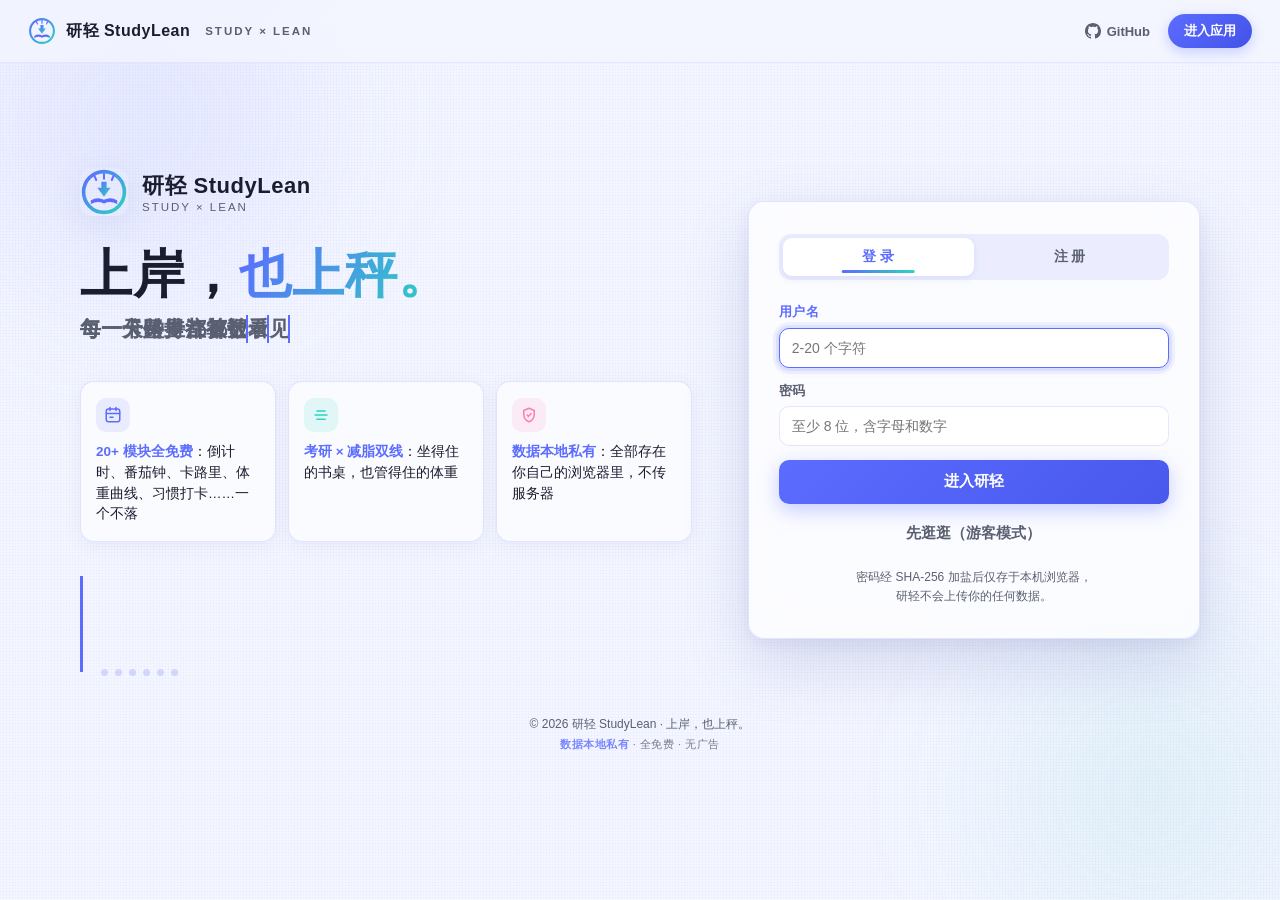
==== index.html @ 0a4b9fe9 "feat: 研轻 StudyLean v2.0.0 — 考研×减脂双线自律网页 24 个功能模块 · 零依赖纯静态 · 数据本地私有  - 核心框架：store/core/app/auth（状态总线+" ====
<!DOCTYPE html>
<html lang="zh-CN">
<head>
<meta charset="UTF-8">
<meta name="viewport" content="width=device-width, initial-scale=1.0">
<title>研轻 StudyLean — 上岸，也上秤。</title>
<meta name="description" content="考研×减脂双线自律管理：倒计时、番茄钟、卡路里、体重曲线，20+ 模块全免费，数据本地私有。">
<link rel="icon" type="image/svg+xml" href="assets/img/favicon.svg">
<script src="assets/js/store.js"></script>
<script src="assets/js/auth.js"></script>
<style>
/* ================= 研轻入口页（独享样式，不进共享 css） ================= */
:root {
  --accent: #5B6CFF;
  --accent-deep: #4353E8;
  --accent-soft: rgba(91, 108, 255, .10);
  --mint: #2DD4BF;
  --pink: #FF7AB6;
  --fg: #1A1D2E;
  --fg-muted: #5A6072;
  --bg: #F5F7FF;
  --card: rgba(255, 255, 255, .72);
  --border: rgba(91, 108, 255, .16);
  --shadow-1: 0 8px 32px rgba(74, 85, 162, .10);
  --shadow-2: 0 16px 48px rgba(74, 85, 162, .16);
  --radius: 16px;
  --tr: 0.25s ease;
}

/* 装饰动画总开关：用户偏好减少动效时全部关闭 */
@media (prefers-reduced-motion: reduce) {
  *, *::before, *::after {
    animation-duration: .01ms !important;
    animation-iteration-count: 1 !important;
    transition-duration: .01ms !important;
    scroll-behavior: auto !important;
  }
}

* { margin: 0; padding: 0; box-sizing: border-box; }

html, body { height: 100%; }

body {
  font-family: -apple-system, BlinkMacSystemFont, "Segoe UI", "PingFang SC",
    "Hiragino Sans GB", "Microsoft YaHei", "Noto Sans SC", sans-serif;
  color: var(--fg);
  background-color: var(--bg);
  position: relative;
  overflow-x: hidden;
  min-height: 100vh;
  display: flex;
  flex-direction: column;
  align-items: center;
  justify-content: center;
  padding: 76px 24px 56px;
}

/* ---- 背景层 1：等距圆点阵 SVG pattern（dot 0.5px / 间距 28px / #5B6CFF 6%）---- */
.bg-dots {
  position: fixed; inset: 0; z-index: 0; pointer-events: none;
  background-image: url("data:image/svg+xml,%3Csvg xmlns='http://www.w3.org/2000/svg' width='28' height='28'%3E%3Ccircle cx='14' cy='14' r='0.5' fill='%235B6CFF' fill-opacity='0.06'/%3E%3C/svg%3E");
  animation: dots-breathe 14s ease-in-out infinite;
}
/* 点阵极缓慢透明度呼吸 */
@keyframes dots-breathe {
  0%, 100% { opacity: 1; }
  50%      { opacity: .45; }
}

/* ---- 背景层 2：3px 细网格（透明度 3%）---- */
.bg-grid {
  position: fixed; inset: 0; z-index: 0; pointer-events: none;
  background-image:
    linear-gradient(rgba(91,108,255,.03) 1px, transparent 1px),
    linear-gradient(90deg, rgba(91,108,255,.03) 1px, transparent 1px);
  background-size: 3px 3px;
}

/* ---- 背景层 3：两个大圆渐变光斑（blur 60px）---- */
.bg-blob { position: fixed; border-radius: 50%; z-index: 0; pointer-events: none; filter: blur(60px); }
.bg-blob--a {
  width: 520px; height: 520px; top: -140px; left: -120px;
  background: radial-gradient(circle, rgba(91,108,255,.12), transparent 70%);
  animation: drift-a 60s ease-in-out infinite;
}
.bg-blob--b {
  width: 460px; height: 460px; bottom: -120px; right: -100px;
  background: radial-gradient(circle, rgba(20,184,166,.10), transparent 70%);
  animation: drift-b 60s ease-in-out infinite;
}
/* 微动晕 60s */
@keyframes drift-a {
  0%, 100% { transform: translate(0, 0) scale(1); }
  33%      { transform: translate(60px, 40px) scale(1.08); }
  66%      { transform: translate(20px, 80px) scale(.95); }
}
@keyframes drift-b {
  0%, 100% { transform: translate(0, 0) scale(1); }
  33%      { transform: translate(-50px, -30px) scale(1.06); }
  66%      { transform: translate(-20px, -70px) scale(.94); }
}

/* ================= 顶部导航条 ================= */
.topbar {
  position: fixed; top: 0; left: 0; right: 0; z-index: 10;
  display: flex; align-items: center; justify-content: space-between;
  padding: 14px 28px;
  background: rgba(245, 247, 255, .68);
  -webkit-backdrop-filter: blur(14px); backdrop-filter: blur(14px);
  border-bottom: 1px solid rgba(91, 108, 255, .10);
  animation: rise .6s ease both;
}
.topbar__brand { display: flex; align-items: center; gap: 10px; font-size: 16px; font-weight: 800; letter-spacing: .5px; text-decoration: none; color: var(--fg); }
.topbar__brand img { width: 28px; height: 28px; border-radius: 8px; }
.topbar__brand small { font-size: 11.5px; font-weight: 600; color: var(--fg-muted); letter-spacing: 2px; }
.topbar__actions { display: flex; align-items: center; gap: 18px; }
.topbar__link {
  display: inline-flex; align-items: center; gap: 6px;
  font-size: 13px; font-weight: 600; color: var(--fg-muted);
  text-decoration: none; transition: color var(--tr);
}
.topbar__link:hover { color: var(--fg); }
.topbar__link svg { width: 16px; height: 16px; fill: currentColor; }
.topbar__cta {
  display: inline-flex; align-items: center; height: 34px; padding: 0 16px;
  border-radius: 999px; border: 0; cursor: pointer; text-decoration: none;
  font: inherit; font-size: 13px; font-weight: 700; color: #fff;
  background: linear-gradient(135deg, var(--accent), var(--accent-deep));
  box-shadow: 0 4px 14px rgba(91, 108, 255, .30);
  transition: transform var(--tr), box-shadow var(--tr);
}
.topbar__cta:hover { transform: translateY(-1px); box-shadow: 0 7px 18px rgba(91, 108, 255, .38); }

/* ================= 主布局 ================= */
.stage {
  position: relative; z-index: 1;
  display: grid;
  grid-template-columns: minmax(0, 1.15fr) minmax(0, .85fr);
  gap: 56px;
  align-items: center;
  width: 100%; max-width: 1120px;
}

/* ================= 左侧 hero ================= */
.hero { animation: rise .7s ease both; }
@keyframes rise { from { opacity: 0; transform: translateY(18px); } to { opacity: 1; transform: none; } }

.hero__brand { display: flex; align-items: center; gap: 14px; margin-bottom: 28px; }
.hero__brand img {
  width: 48px; height: 48px; border-radius: 12px; box-shadow: var(--shadow-1);
  animation: logo-float 3.6s ease-in-out infinite;
}
/* logo 悬浮微动：缓慢上下 3px */
@keyframes logo-float {
  0%, 100% { transform: translateY(0); }
  50%      { transform: translateY(-3px); }
}
.hero__brand-name { font-size: 22px; font-weight: 800; letter-spacing: .5px; }
.hero__brand-name small { display: block; font-size: 11.5px; font-weight: 500; color: var(--fg-muted); letter-spacing: 2px; }

.hero__slogan {
  font-size: clamp(34px, 5vw, 52px);
  font-weight: 900;
  line-height: 1.18;
  letter-spacing: 1px;
  margin-bottom: 10px;
}
.hero__slogan .u {
  background: linear-gradient(120deg, var(--accent), var(--mint));
  -webkit-background-clip: text; background-clip: text;
  -webkit-text-fill-color: transparent; color: transparent;
}

/* 打字机金句：纯 CSS steps 方案，--char-count 变量 */
.typeline {
  height: 1.7em; font-size: clamp(17px, 2.2vw, 21px);
  color: var(--fg-muted); font-weight: 600;
  margin-bottom: 30px;
}
/* 三条金句 grid 叠放于同一格：绝对定位会随内容宽度抖动，grid 堆叠更稳 */
.typeline__viewport { display: grid; }
.typeline__item {
  grid-area: 1 / 1;
  justify-self: start;
  white-space: nowrap;
  overflow: hidden;
  width: 0;
  border-right: 2px solid var(--accent);
  animation:
    line-cycle 27s linear infinite,
    type calc(var(--char-count) * .16s) steps(var(--char-count), end) forwards,
    blink .8s step-end infinite;
  animation-delay: var(--delay), var(--delay), var(--delay);
}
@keyframes type { to { width: calc(var(--char-count) * 1em); } }
@keyframes blink { 50% { border-color: transparent; } }
/* 轮播：三条金句按 9s 周期错峰显隐（--delay 分别 0s/9s/18s，打字动画在显隐窗口内跑完） */
@keyframes line-cycle {
  /* 每条占 1/3 周期：0-1% 立现、0-60% 可见、64% 淡出、至下一条前隐藏 */
  0%      { opacity: 0; }
  1%      { opacity: 1; }
  60%     { opacity: 1; }
  64%,100%{ opacity: 0; }
}

/* 卖点：三张带内联 SVG 图标的横排卡片 */
.hero__points {
  list-style: none;
  display: grid; grid-template-columns: repeat(3, 1fr); gap: 12px;
  margin-bottom: 34px;
}
.hero__points li {
  display: flex; flex-direction: column; align-items: flex-start; gap: 10px;
  padding: 16px 15px;
  background: rgba(255, 255, 255, .62);
  -webkit-backdrop-filter: blur(10px); backdrop-filter: blur(10px);
  border: 1px solid var(--border);
  border-radius: 14px;
  box-shadow: 0 4px 18px rgba(74, 85, 162, .07);
  font-size: 13.5px; line-height: 1.55; color: var(--fg); font-weight: 500;
  transition: transform var(--tr), box-shadow var(--tr);
}
.hero__points li:hover { transform: translateY(-3px); box-shadow: 0 10px 26px rgba(74, 85, 162, .13); }
.hero__points .dot {
  display: inline-flex; align-items: center; justify-content: center;
  width: 34px; height: 34px; border-radius: 10px; flex: none;
  background: var(--accent-soft);
  color: var(--accent);
}
.hero__points .dot svg { width: 18px; height: 18px; stroke: currentColor; fill: none; stroke-width: 2; stroke-linecap: round; stroke-linejoin: round; }
.hero__points li:nth-child(2) .dot { color: var(--mint); background: rgba(45, 212, 191, .12); }
.hero__points li:nth-child(3) .dot { color: var(--pink); background: rgba(255, 122, 182, .12); }
.hero__points b { color: var(--accent); }

/* 证言轮播：6 条，纯 CSS 36s 交叉淡入 */
.testimonials {
  position: relative; height: 96px;
  border-left: 3px solid var(--accent);
  padding-left: 18px;
}
.testimonial {
  position: absolute; inset: 0; padding-left: 18px; margin-left: -21px;
  border-left: 3px solid transparent;
  display: flex; flex-direction: column; justify-content: center; gap: 8px;
  opacity: 0; pointer-events: none;
  animation: t-fade 36s linear infinite;
  animation-delay: calc(var(--i) * 6s);
}
.testimonial blockquote { font-size: 16px; font-weight: 600; line-height: 1.5; }
.testimonial cite { font-style: normal; font-size: 13px; color: var(--fg-muted); }
.testimonial cite b { color: var(--accent); font-weight: 700; }
@keyframes t-fade {
  0%, 12.5%  { opacity: 0; transform: translateY(6px); }
  4%, 12%    { opacity: 1; transform: none; }
  16.6%      { opacity: 0; transform: translateY(-6px); }
}

/* 证言底部指示点：随 --i 同步点亮 */
.testimonials__dots {
  position: absolute; left: 18px; bottom: -4px;
  display: flex; gap: 7px;
}
.testimonials__dots span {
  width: 7px; height: 7px; border-radius: 999px;
  background: rgba(91, 108, 255, .22);
  animation: dot-pulse 36s linear infinite;
  animation-delay: calc(var(--i) * 6s);
  transition: background var(--tr);
}
@keyframes dot-pulse {
  0%        { background: rgba(91, 108, 255, .22); width: 7px; }
  2%, 12%   { background: var(--accent); width: 18px; }
  16.6%,100%{ background: rgba(91, 108, 255, .22); width: 7px; }
}

/* ================= 右侧登录/注册卡片 ================= */
.panel { animation: rise .7s ease .12s both; }
.card {
  background: var(--card);
  -webkit-backdrop-filter: blur(18px); backdrop-filter: blur(18px);
  border: 1px solid var(--border);
  border-radius: var(--radius);
  /* 双层阴影：近处柔和扩散 + 远处大面积晕染 */
  box-shadow:
    0 4px 14px rgba(74, 85, 162, .08),
    0 24px 64px rgba(74, 85, 162, .18);
  padding: 32px 30px;
  position: relative;
}

/* Tab 切换：滑块下划线（用伪元素指示激活 Tab，纯 CSS 跟随 is-active） */
.card__tabs { position: relative; display: flex; background: var(--accent-soft); border-radius: 12px; padding: 4px; margin-bottom: 24px; }
.card__tab {
  position: relative;
  flex: 1; border: 0; background: transparent; cursor: pointer;
  height: 38px; border-radius: 9px;
  font: inherit; font-size: 14px; font-weight: 700; color: var(--fg-muted);
  transition: all var(--tr);
}
.card__tab.is-active { background: #fff; color: var(--accent); box-shadow: 0 2px 8px rgba(74,85,162,.12); }
/* 激活 Tab 底部滑动下划线：宽度随激活项位置过渡 */
.card__tab::after {
  content: ""; position: absolute; left: 50%; bottom: 3px;
  width: 0; height: 2.5px; border-radius: 999px;
  background: linear-gradient(90deg, var(--accent), var(--mint));
  transform: translateX(-50%);
  transition: width .3s cubic-bezier(.4, 0, .2, 1);
}
.card__tab.is-active::after { width: 38%; }

.field { margin-bottom: 14px; }
.field label {
  display: block; font-size: 13px; font-weight: 700; color: var(--fg-muted); margin-bottom: 6px;
  transition: color var(--tr), transform var(--tr);
  transform-origin: left center;
}
/* focus 浮动标签：标签微升 + 染主色（:focus-within，纯 CSS） */
.field:focus-within label { color: var(--accent); transform: translateY(-1px) scale(1.03); }
.field input {
  width: 100%; height: 40px;
  border: 1.5px solid var(--border); border-radius: 10px;
  background: rgba(255,255,255,.85);
  padding: 0 12px; font: inherit; font-size: 14px; color: var(--fg);
  outline: none; transition: border-color var(--tr), box-shadow var(--tr), background var(--tr);
}
/* focus 光晕增强：双层 ring + 微亮背景 */
.field input:focus {
  border-color: var(--accent);
  background: #fff;
  box-shadow:
    0 0 0 3px var(--accent-soft),
    0 0 0 6px rgba(91, 108, 255, .07),
    0 2px 10px rgba(91, 108, 255, .10);
}
.field--hidden { display: none; }

.btn {
  width: 100%; height: 44px; border: 0; border-radius: 10px; cursor: pointer;
  font: inherit; font-size: 15px; font-weight: 800;
  transition: transform var(--tr), box-shadow var(--tr), background var(--tr);
  display: inline-flex; align-items: center; justify-content: center; gap: 8px;
}
.btn:focus-visible { outline: 3px solid var(--accent-soft); outline-offset: 2px; }
.card__tab:focus-visible,
.topbar__link:focus-visible,
.topbar__cta:focus-visible {
  outline: 2px solid var(--accent); outline-offset: 2px; border-radius: 6px;
}
.btn--primary {
  color: #fff;
  background: linear-gradient(135deg, var(--accent), var(--accent-deep));
  background-size: 130% 130%;
  background-position: 0% 50%;
  box-shadow: 0 6px 20px rgba(91,108,255,.35);
}
/* hover 渐变位移 + 按下反馈 */
.btn--primary:hover {
  transform: translateY(-2px);
  background-position: 100% 50%;
  box-shadow: 0 10px 26px rgba(91,108,255,.42);
}
.btn--primary:active { transform: translateY(0) scale(.97); box-shadow: 0 3px 10px rgba(91,108,255,.30); transition-duration: .08s; }
.btn--ghost { background: transparent; color: var(--fg-muted); font-weight: 600; height: 40px; margin-top: 10px; }
.btn--ghost:hover { color: var(--accent); background: var(--accent-soft); }
.btn[disabled] { opacity: .6; cursor: not-allowed; transform: none !important; }

.card__tip { margin-top: 14px; font-size: 12px; color: var(--fg-muted); text-align: center; line-height: 1.6; }

/* ================= 页脚 ================= */
.footer {
  position: relative; z-index: 1;
  margin-top: 44px;
  display: flex; flex-direction: column; align-items: center; gap: 4px;
  font-size: 12px; color: var(--fg-muted); text-align: center;
  animation: rise .7s ease .2s both;
}
.footer__privacy { font-size: 11px; letter-spacing: .5px; opacity: .8; }
.footer__privacy b { color: var(--accent); font-weight: 600; }

/* ================= 响应式 ================= */
@media (max-width: 900px) {
  .stage {
    grid-template-columns: 1fr; gap: 36px; max-width: 460px;
    /* 垂直堆叠过渡：两列变一列时柔和滑入 */
    animation: stack-in .55s ease both;
  }
  @keyframes stack-in { from { opacity: 0; transform: translateY(24px); } to { opacity: 1; transform: none; } }
  .hero__slogan { font-size: 34px; }
  .hero__points { grid-template-columns: 1fr; gap: 10px; }
  .hero__points li { flex-direction: row; align-items: center; }
  .testimonials { height: 88px; }
  .bg-blob--a { width: 340px; height: 340px; }
  .bg-blob--b { width: 300px; height: 300px; }
}

@media (max-width: 480px) {
  body { padding: 68px 16px 44px; }
  .topbar { padding: 10px 16px; }
  .topbar__link span { display: none; } /* 只留 GitHub 图标 */
  .testimonial blockquote { font-size: 13.5px; }
  .testimonial cite { font-size: 12px; }
  .card { padding: 26px 20px; }
}
</style>
</head>
<body>

<!-- 背景：等距圆点阵 + 细网格 + 双光斑 -->
<div class="bg-dots" aria-hidden="true"></div>
<div class="bg-grid" aria-hidden="true"></div>
<div class="bg-blob bg-blob--a" aria-hidden="true"></div>
<div class="bg-blob bg-blob--b" aria-hidden="true"></div>

<!-- 顶部导航条：极简（logo + GitHub + 进入应用） -->
<header class="topbar">
  <a class="topbar__brand" href="index.html">
    <img src="assets/img/logo.svg" alt="研轻 logo">
    研轻 StudyLean&nbsp;<small>STUDY &times; LEAN</small>
  </a>
  <nav class="topbar__actions" aria-label="页面导航">
    <a class="topbar__link" href="https://github.com/jlshdsdk/studylean" target="_blank" rel="noopener noreferrer">
      <svg viewBox="0 0 16 16" aria-hidden="true"><path d="M8 0C3.58 0 0 3.58 0 8c0 3.54 2.29 6.53 5.47 7.59.4.07.55-.17.55-.38 0-.19-.01-.82-.01-1.49-2.01.37-2.53-.49-2.69-.94-.09-.23-.48-.94-.82-1.13-.28-.15-.68-.52-.01-.53.63-.01 1.08.58 1.23.82.72 1.21 1.87.87 2.33.66.07-.52.28-.87.51-1.07-1.78-.2-3.64-.89-3.64-3.95 0-.87.31-1.59.82-2.15-.08-.2-.36-1.02.08-2.12 0 0 .67-.21 2.2.82.64-.18 1.32-.27 2-.27s1.36.09 2 .27c1.53-1.04 2.2-.82 2.2-.82.44 1.1.16 1.92.08 2.12.51.56.82 1.27.82 2.15 0 3.07-1.87 3.75-3.65 3.95.29.25.54.73.54 1.48 0 1.07-.01 1.93-.01 2.2 0 .21.15.46.55.38A8.01 8.01 0 0 0 16 8c0-4.42-3.58-8-8-8Z"/></svg>
      <span>GitHub</span>
    </a>
    <a class="topbar__cta" href="app.html">进入应用</a>
  </nav>
</header>

<main class="stage">

  <!-- ============ 左 hero ============ -->
  <section class="hero">
    <div class="hero__brand">
      <img src="assets/img/logo.svg" alt="研轻 StudyLean logo">
      <div class="hero__brand-name">研轻 StudyLean<small>STUDY &times; LEAN</small></div>
    </div>

    <h1 class="hero__slogan">上岸，<span class="u">也上秤。</span></h1>

    <!-- 打字机金句：纯 CSS steps，--char-count 驱动宽度，三条 27s 轮换 -->
    <div class="typeline" aria-live="polite">
      <span class="typeline__viewport">
        <span class="typeline__item" style="--char-count:10; --delay:0s;">每一分钟专注都被看见</span>
        <span class="typeline__item" style="--char-count:9;  --delay:9s;">每一卡路里都被记录</span>
        <span class="typeline__item" style="--char-count:8;  --delay:18s;">每一天坚持都算数</span>
      </span>
    </div>

    <ul class="hero__points">
      <li>
        <span class="dot" aria-hidden="true"><svg viewBox="0 0 24 24"><rect x="3" y="4" width="18" height="17" rx="3"/><path d="M8 2v4M16 2v4M3 10h18M8 15h4"/></svg></span>
        <span><b>20+ 模块全免费</b>：倒计时、番茄钟、卡路里、体重曲线、习惯打卡……一个不落</span>
      </li>
      <li>
        <span class="dot" aria-hidden="true"><svg viewBox="0 0 24 24"><path d="M6.5 6.5h11M4 12h16M6.5 17.5h11"/></svg></span>
        <span><b>考研 × 减脂双线</b>：坐得住的书桌，也管得住的体重</span>
      </li>
      <li>
        <span class="dot" aria-hidden="true"><svg viewBox="0 0 24 24"><path d="M12 3l7 3v5c0 4.5-3 8.5-7 10-4-1.5-7-5.5-7-10V6l7-3z"/><path d="M9.5 12l1.8 1.8 3.4-3.6"/></svg></span>
        <span><b>数据本地私有</b>：全部存在你自己的浏览器里，不传服务器</span>
      </li>
    </ul>

    <!-- 证言轮播：6 条 × 36s 交叉淡入（§0 唯一有效版本） -->
    <div class="testimonials" aria-label="用户证言">
      <div class="testimonial" style="--i:0">
        <blockquote>“从 187 斤到 132 斤，一边二战一边减重，研轻把两条线都管起来了”</blockquote>
        <cite><b>阿枝</b> · 减脂成功</cite>
      </div>
      <div class="testimonial" style="--i:1">
        <blockquote>“离考研还有 89 天，研轻让我看见自己每天坐住 6 小时”</blockquote>
        <cite><b>林一</b> · 二战上岸</cite>
      </div>
      <div class="testimonial" style="--i:2">
        <blockquote>“二战 379 分上岸，经验贴没有的那些数据，研轻替我记着”</blockquote>
        <cite><b>铭煜</b> · 二战上岸</cite>
      </div>
      <div class="testimonial" style="--i:3">
        <blockquote>“每天 5 点半起床打卡，习惯连击 213 天”</blockquote>
        <cite><b>菜菜</b> · 考研上岸</cite>
      </div>
      <div class="testimonial" style="--i:4">
        <blockquote>“考研倒计时+体重曲线同屏看，放弃的念头一次都没冒出来”</blockquote>
        <cite><b>小鹿</b> · 在职备考</cite>
      </div>
      <div class="testimonial" style="--i:5">
        <blockquote>“白色系 UI 清爽不花哨，图书馆打开不社死”</blockquote>
        <cite><b>白桦</b> · 在职备考</cite>
      </div>
      <!-- 指示点：与证言同周期点亮 -->
      <div class="testimonials__dots" aria-hidden="true">
        <span style="--i:0"></span><span style="--i:1"></span><span style="--i:2"></span>
        <span style="--i:3"></span><span style="--i:4"></span><span style="--i:5"></span>
      </div>
    </div>
  </section>

  <!-- ============ 右 登录/注册卡片 ============ -->
  <section class="panel">
    <div class="card">
      <div class="card__tabs" role="tablist">
        <button class="card__tab is-active" id="tab-login" role="tab" aria-selected="true" type="button">登 录</button>
        <button class="card__tab" id="tab-register" role="tab" aria-selected="false" type="button">注 册</button>
      </div>

      <form id="auth-form" novalidate>
        <div class="field">
          <label for="f-name">用户名</label>
          <input id="f-name" name="name" type="text" autocomplete="username"
                 placeholder="2-20 个字符" maxlength="20" required>
        </div>
        <div class="field">
          <label for="f-pass">密码</label>
          <input id="f-pass" name="password" type="password" autocomplete="current-password"
                 placeholder="至少 8 位，含字母和数字" required>
        </div>
        <div class="field field--hidden" id="f-confirm-wrap">
          <label for="f-confirm">确认密码</label>
          <input id="f-confirm" name="confirm" type="password" autocomplete="new-password"
                 placeholder="再输入一次密码">
        </div>

        <button class="btn btn--primary" id="btn-submit" type="submit">进入研轻</button>
      </form>

      <button class="btn btn--ghost" id="btn-guest" type="button">先逛逛（游客模式）</button>

      <p class="card__tip">密码经 SHA-256 加盐后仅存于本机浏览器，<br>研轻不会上传你的任何数据。</p>
    </div>
  </section>
</main>

<!-- 页脚：版权 + 隐私小字 -->
<footer class="footer">
  <div>&copy; 2026 研轻 StudyLean · 上岸，也上秤。</div>
  <div class="footer__privacy"><b>数据本地私有</b> · 全免费 · 无广告</div>
</footer>

<script>
(function () {
  'use strict';
  var SL = window.SL;

  // 已有会话直接进入应用（?upgrade=1 时除外：游客升级注册需要停在登录页）
  try {
    var isUpgrade = new URLSearchParams(location.search).get('upgrade') === '1';
    var sess = localStorage.getItem('sl_session');
    if (!isUpgrade && sess && SL.auth.session()) { location.replace('app.html'); return; }
  } catch (e) { /* 忽略读取异常 */ }

  var mode = 'login'; // 'login' | 'register'
  var $ = function (id) { return document.getElementById(id); };
  var tabLogin = $('tab-login'), tabReg = $('tab-register');
  var form = $('auth-form'), btnSubmit = $('btn-submit');
  var nameIn = $('f-name'), passIn = $('f-pass'), confirmIn = $('f-confirm');
  var confirmWrap = $('f-confirm-wrap');

  function setMode(m) {
    mode = m;
    var isReg = m === 'register';
    tabLogin.classList.toggle('is-active', !isReg);
    tabReg.classList.toggle('is-active', isReg);
    tabLogin.setAttribute('aria-selected', String(!isReg));
    tabReg.setAttribute('aria-selected', String(isReg));
    confirmWrap.classList.toggle('field--hidden', !isReg);
    passIn.setAttribute('autocomplete', isReg ? 'new-password' : 'current-password');
    btnSubmit.textContent = isReg ? '创建账号' : '进入研轻';
  }

  tabLogin.addEventListener('click', function () { setMode('login'); });
  tabReg.addEventListener('click', function () { setMode('register'); });

  function busy(on) {
    btnSubmit.disabled = on;
    btnSubmit.textContent = on ? '请稍候…' : (mode === 'register' ? '创建账号' : '进入研轻');
  }

  function fail(msg) { SL.toast(msg, 'error'); busy(false); }

  form.addEventListener('submit', function (e) {
    e.preventDefault();
    var name = nameIn.value.trim();
    var pass = passIn.value;
    var vName = SL.auth.validate.name(name);
    if (vName) { SL.toast(vName, 'error'); nameIn.focus(); return; }
    var vPass = SL.auth.validate.password(pass);
    if (vPass) { SL.toast(vPass, 'error'); passIn.focus(); return; }
    if (mode === 'register' && pass !== confirmIn.value) {
      SL.toast('两次输入的密码不一致', 'error'); confirmIn.focus(); return;
    }
    busy(true);
    var after = function (err) {
      if (err) return fail(err.message || '操作失败');
      SL.toast('欢迎来到研轻！', 'success');
      setTimeout(function () { location.href = 'app.html'; }, 400);
    };
    if (mode === 'register') {
      SL.auth.register(name, pass, confirmIn.value).then(function () { after(null); }, after);
    } else {
      SL.auth.login(name, pass).then(function () { after(null); }, after);
    }
  });

  // 游客模式：生成 guest 会话直接进入
  $('btn-guest').addEventListener('click', function () {
    SL.auth.guest();
    SL.toast('已进入游客模式', 'info');
    setTimeout(function () { location.href = 'app.html'; }, 300);
  });

  // 从 app 内「升级注册」跳来：自动打开注册 Tab 并提示
  try {
    var q = new URLSearchParams(location.search);
    if (q.get('upgrade') === '1') {
      setMode('register');
      SL.toast('注册后用同一账号登录，本机数据继续保留', 'info');
    }
  } catch (e) { /* URLSearchParams 不可用时忽略 */ }

  nameIn.focus();
})();
</script>
</body>
</html>
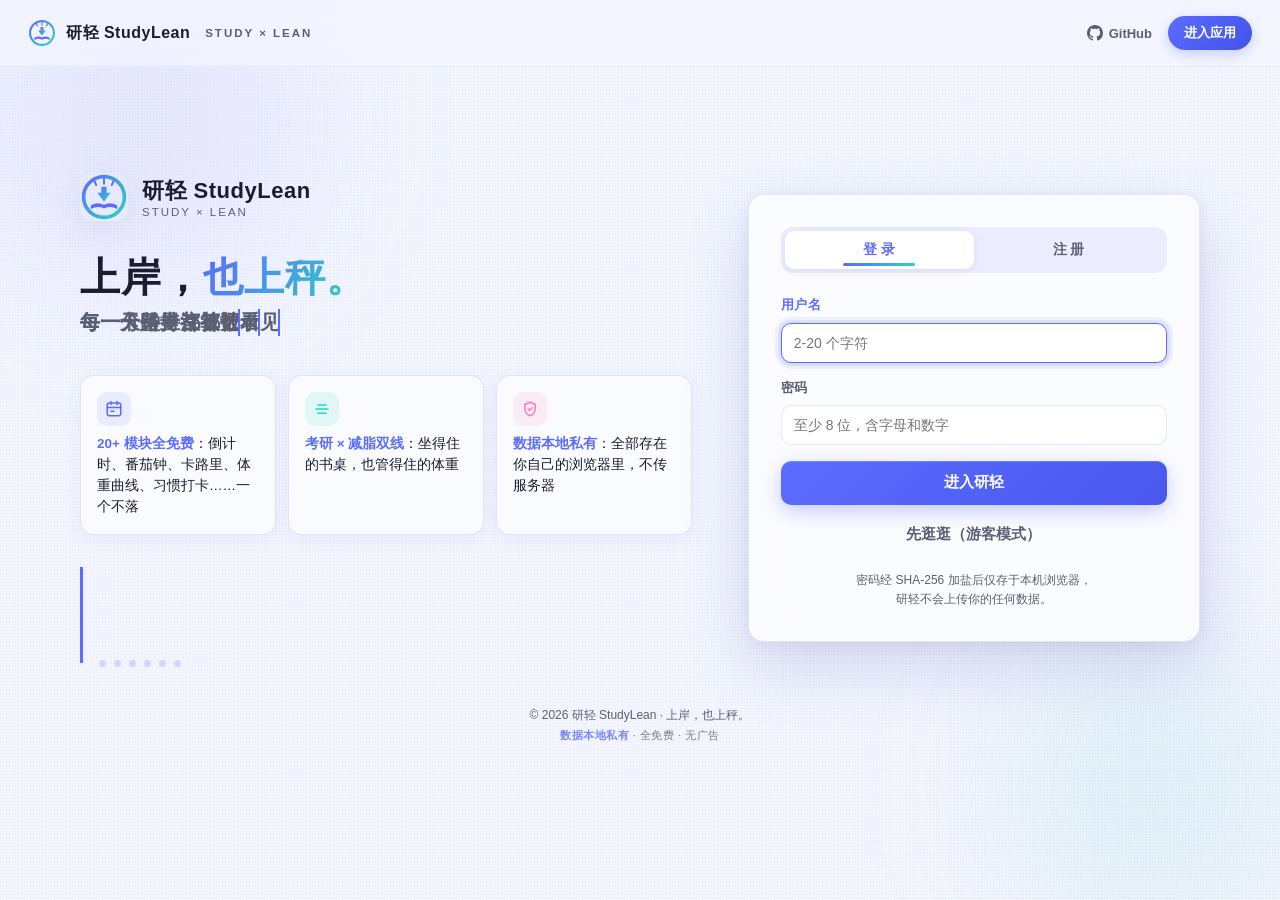
==== commit 2118432e: "fix: 系统性健壮性修复 + 移动端专项 + UI 视觉迭代 功能健壮性（magpier MP-01..05）： - timer 暂停态跨视图冻结 bug、countdown 非法日期 NaN 防御" ====
--- a/index.html
+++ b/index.html
@@ -2,17 +2,40 @@
 <html lang="zh-CN">
 <head>
 <meta charset="UTF-8">
-<meta name="viewport" content="width=device-width, initial-scale=1.0">
+<meta name="viewport" content="width=device-width, initial-scale=1.0, viewport-fit=cover">
 <title>研轻 StudyLean — 上岸，也上秤。</title>
 <meta name="description" content="考研×减脂双线自律管理：倒计时、番茄钟、卡路里、体重曲线，20+ 模块全免费，数据本地私有。">
 <link rel="icon" type="image/svg+xml" href="assets/img/favicon.svg">
 <script src="assets/js/store.js"></script>
 <script src="assets/js/auth.js"></script>
+<script>
+// 全局错误兜底：toast 提示且不吞 console（保留原报告行为供调试）
+(function () {
+  'use strict';
+  var lastErrTs = 0;
+  function report(msg) {
+    var now = Date.now();
+    if (now - lastErrTs < 3000) return; // 3s 节流，防错误风暴刷屏
+    lastErrTs = now;
+    try {
+      if (window.SL && typeof SL.toast === 'function') SL.toast('页面出现异常：' + msg, 'error');
+      else console.warn('[global-error]', msg);
+    } catch (e) { /* toast 自身异常不再扩散 */ }
+  }
+  window.addEventListener('error', function (e) { report(String(e.message || '脚本错误')); });
+  window.addEventListener('unhandledrejection', function (e) {
+    var r = e.reason;
+    report(r && r.message ? String(r.message) : String(r || '异步操作失败'));
+  });
+})();
+</script>
 <style>
 /* ================= 研轻入口页（独享样式，不进共享 css） ================= */
 :root {
   --accent: #5B6CFF;
   --accent-deep: #4353E8;
+  --accent-real: #4353E8;
+  --tint: 74, 85, 162; /* 阴影统一色相（靛灰） */
   --accent-soft: rgba(91, 108, 255, .10);
   --mint: #2DD4BF;
   --pink: #FF7AB6;
@@ -21,8 +44,8 @@
   --bg: #F5F7FF;
   --card: rgba(255, 255, 255, .72);
   --border: rgba(91, 108, 255, .16);
-  --shadow-1: 0 8px 32px rgba(74, 85, 162, .10);
-  --shadow-2: 0 16px 48px rgba(74, 85, 162, .16);
+  --shadow-1: 0 8px 32px rgba(var(--tint), .10);
+  --shadow-2: 0 16px 48px rgba(var(--tint), .16);
   --radius: 16px;
   --tr: 0.25s ease;
 }
@@ -53,7 +76,7 @@
   flex-direction: column;
   align-items: center;
   justify-content: center;
-  padding: 76px 24px 56px;
+  padding: 72px 24px 56px;
 }
 
 /* ---- 背景层 1：等距圆点阵 SVG pattern（dot 0.5px / 间距 28px / #5B6CFF 6%）---- */
@@ -72,8 +95,8 @@
 .bg-grid {
   position: fixed; inset: 0; z-index: 0; pointer-events: none;
   background-image:
-    linear-gradient(rgba(91,108,255,.03) 1px, transparent 1px),
-    linear-gradient(90deg, rgba(91,108,255,.03) 1px, transparent 1px);
+    linear-gradient(color-mix(in srgb, var(--accent) 3%, transparent) 1px, transparent 1px),
+    linear-gradient(90deg, color-mix(in srgb, var(--accent) 3%, transparent) 1px, transparent 1px);
   background-size: 3px 3px;
 }
 
@@ -81,7 +104,7 @@
 .bg-blob { position: fixed; border-radius: 50%; z-index: 0; pointer-events: none; filter: blur(60px); }
 .bg-blob--a {
   width: 520px; height: 520px; top: -140px; left: -120px;
-  background: radial-gradient(circle, rgba(91,108,255,.12), transparent 70%);
+  background: radial-gradient(circle, color-mix(in srgb, var(--accent) 12%, transparent), transparent 70%);
   animation: drift-a 60s ease-in-out infinite;
 }
 .bg-blob--b {
@@ -105,16 +128,16 @@
 .topbar {
   position: fixed; top: 0; left: 0; right: 0; z-index: 10;
   display: flex; align-items: center; justify-content: space-between;
-  padding: 14px 28px;
-  background: rgba(245, 247, 255, .68);
+  padding: 16px 28px;
+  background: color-mix(in srgb, var(--bg) 68%, transparent);
   -webkit-backdrop-filter: blur(14px); backdrop-filter: blur(14px);
-  border-bottom: 1px solid rgba(91, 108, 255, .10);
+  border-bottom: 1px solid color-mix(in srgb, var(--accent) 10%, transparent);
   animation: rise .6s ease both;
 }
 .topbar__brand { display: flex; align-items: center; gap: 10px; font-size: 16px; font-weight: 800; letter-spacing: .5px; text-decoration: none; color: var(--fg); }
 .topbar__brand img { width: 28px; height: 28px; border-radius: 8px; }
 .topbar__brand small { font-size: 11.5px; font-weight: 600; color: var(--fg-muted); letter-spacing: 2px; }
-.topbar__actions { display: flex; align-items: center; gap: 18px; }
+.topbar__actions { display: flex; align-items: center; gap: 16px; }
 .topbar__link {
   display: inline-flex; align-items: center; gap: 6px;
   font-size: 13px; font-weight: 600; color: var(--fg-muted);
@@ -127,10 +150,10 @@
   border-radius: 999px; border: 0; cursor: pointer; text-decoration: none;
   font: inherit; font-size: 13px; font-weight: 700; color: #fff;
   background: linear-gradient(135deg, var(--accent), var(--accent-deep));
-  box-shadow: 0 4px 14px rgba(91, 108, 255, .30);
+  box-shadow: 0 4px 14px color-mix(in srgb, var(--accent) 30%, transparent);
   transition: transform var(--tr), box-shadow var(--tr);
 }
-.topbar__cta:hover { transform: translateY(-1px); box-shadow: 0 7px 18px rgba(91, 108, 255, .38); }
+.topbar__cta:hover { transform: translateY(-1px); box-shadow: 0 7px 18px color-mix(in srgb, var(--accent) 38%, transparent); }
 
 /* ================= 主布局 ================= */
 .stage {
@@ -143,10 +166,21 @@
 }
 
 /* ================= 左侧 hero ================= */
+/* 入场序列：hero 内元素 stagger fadeUp，0.05s 递增 */
 .hero { animation: rise .7s ease both; }
 @keyframes rise { from { opacity: 0; transform: translateY(18px); } to { opacity: 1; transform: none; } }
-
-.hero__brand { display: flex; align-items: center; gap: 14px; margin-bottom: 28px; }
+.hero > * {
+  opacity: 0;
+  animation: fade-up .55s cubic-bezier(.4, 0, .2, 1) forwards;
+}
+.hero > :nth-child(1) { animation-delay: .05s; }
+.hero > :nth-child(2) { animation-delay: .10s; }
+.hero > :nth-child(3) { animation-delay: .15s; }
+.hero > :nth-child(4) { animation-delay: .20s; }
+.hero > :nth-child(5) { animation-delay: .25s; }
+@keyframes fade-up { from { opacity: 0; transform: translateY(14px); } to { opacity: 1; transform: none; } }
+
+.hero__brand { display: flex; align-items: center; gap: 14px; margin-bottom: 32px; }
 .hero__brand img {
   width: 48px; height: 48px; border-radius: 12px; box-shadow: var(--shadow-1);
   animation: logo-float 3.6s ease-in-out infinite;
@@ -160,11 +194,12 @@
 .hero__brand-name small { display: block; font-size: 11.5px; font-weight: 500; color: var(--fg-muted); letter-spacing: 2px; }
 
 .hero__slogan {
-  font-size: clamp(34px, 5vw, 52px);
+  /* 字号梯度：主标语 40px 级（clamp 流式，min 40px/9vw 由窄屏断点保证） */
+  font-size: clamp(34px, 5vw, 40px);
   font-weight: 900;
-  line-height: 1.18;
+  line-height: 1.2;
   letter-spacing: 1px;
-  margin-bottom: 10px;
+  margin-bottom: 8px;
 }
 .hero__slogan .u {
   background: linear-gradient(120deg, var(--accent), var(--mint));
@@ -172,11 +207,11 @@
   -webkit-text-fill-color: transparent; color: transparent;
 }
 
-/* 打字机金句：纯 CSS steps 方案，--char-count 变量 */
+/* 打字机金句（副标语 20px 级）：纯 CSS steps 方案，--char-count 变量 */
 .typeline {
-  height: 1.7em; font-size: clamp(17px, 2.2vw, 21px);
+  height: 1.7em; font-size: clamp(17px, 2.2vw, 20px);
   color: var(--fg-muted); font-weight: 600;
-  margin-bottom: 30px;
+  margin-bottom: 32px;
 }
 /* 三条金句 grid 叠放于同一格：绝对定位会随内容宽度抖动，grid 堆叠更稳 */
 .typeline__viewport { display: grid; }
@@ -208,20 +243,20 @@
 .hero__points {
   list-style: none;
   display: grid; grid-template-columns: repeat(3, 1fr); gap: 12px;
-  margin-bottom: 34px;
+  margin-bottom: 32px;
 }
 .hero__points li {
-  display: flex; flex-direction: column; align-items: flex-start; gap: 10px;
-  padding: 16px 15px;
+  display: flex; flex-direction: column; align-items: flex-start; gap: 8px;
+  padding: 16px;
   background: rgba(255, 255, 255, .62);
   -webkit-backdrop-filter: blur(10px); backdrop-filter: blur(10px);
   border: 1px solid var(--border);
   border-radius: 14px;
-  box-shadow: 0 4px 18px rgba(74, 85, 162, .07);
+  box-shadow: 0 4px 18px color-mix(in srgb, rgb(var(--tint)) 7%, transparent);
   font-size: 13.5px; line-height: 1.55; color: var(--fg); font-weight: 500;
   transition: transform var(--tr), box-shadow var(--tr);
 }
-.hero__points li:hover { transform: translateY(-3px); box-shadow: 0 10px 26px rgba(74, 85, 162, .13); }
+.hero__points li:hover { transform: translateY(-3px); box-shadow: 0 10px 26px color-mix(in srgb, rgb(var(--tint)) 13%, transparent); }
 .hero__points .dot {
   display: inline-flex; align-items: center; justify-content: center;
   width: 34px; height: 34px; border-radius: 10px; flex: none;
@@ -233,21 +268,21 @@
 .hero__points li:nth-child(3) .dot { color: var(--pink); background: rgba(255, 122, 182, .12); }
 .hero__points b { color: var(--accent); }
 
-/* 证言轮播：6 条，纯 CSS 36s 交叉淡入 */
+/* 证言轮播（正文 15px 级）：6 条，纯 CSS 36s 交叉淡入 */
 .testimonials {
   position: relative; height: 96px;
   border-left: 3px solid var(--accent);
-  padding-left: 18px;
+  padding-left: 16px;
 }
 .testimonial {
-  position: absolute; inset: 0; padding-left: 18px; margin-left: -21px;
+  position: absolute; inset: 0; padding-left: 16px; margin-left: -19px;
   border-left: 3px solid transparent;
   display: flex; flex-direction: column; justify-content: center; gap: 8px;
   opacity: 0; pointer-events: none;
   animation: t-fade 36s linear infinite;
   animation-delay: calc(var(--i) * 6s);
 }
-.testimonial blockquote { font-size: 16px; font-weight: 600; line-height: 1.5; }
+.testimonial blockquote { font-size: 15px; font-weight: 600; line-height: 1.5; }
 .testimonial cite { font-style: normal; font-size: 13px; color: var(--fg-muted); }
 .testimonial cite b { color: var(--accent); font-weight: 700; }
 @keyframes t-fade {
@@ -258,20 +293,20 @@
 
 /* 证言底部指示点：随 --i 同步点亮 */
 .testimonials__dots {
-  position: absolute; left: 18px; bottom: -4px;
-  display: flex; gap: 7px;
+  position: absolute; left: 16px; bottom: -4px;
+  display: flex; gap: 8px;
 }
 .testimonials__dots span {
   width: 7px; height: 7px; border-radius: 999px;
-  background: rgba(91, 108, 255, .22);
+  background: color-mix(in srgb, var(--accent) 22%, transparent);
   animation: dot-pulse 36s linear infinite;
   animation-delay: calc(var(--i) * 6s);
   transition: background var(--tr);
 }
 @keyframes dot-pulse {
-  0%        { background: rgba(91, 108, 255, .22); width: 7px; }
+  0%        { background: color-mix(in srgb, var(--accent) 22%, transparent); width: 7px; }
   2%, 12%   { background: var(--accent); width: 18px; }
-  16.6%,100%{ background: rgba(91, 108, 255, .22); width: 7px; }
+  16.6%,100%{ background: color-mix(in srgb, var(--accent) 22%, transparent); width: 7px; }
 }
 
 /* ================= 右侧登录/注册卡片 ================= */
@@ -281,11 +316,12 @@
   -webkit-backdrop-filter: blur(18px); backdrop-filter: blur(18px);
   border: 1px solid var(--border);
   border-radius: var(--radius);
-  /* 双层阴影：近处柔和扩散 + 远处大面积晕染 */
+  /* 主角感：三层阴影——近距柔和 + 远距大面积晕染 + 顶部 1px 内高光描边 */
   box-shadow:
-    0 4px 14px rgba(74, 85, 162, .08),
-    0 24px 64px rgba(74, 85, 162, .18);
-  padding: 32px 30px;
+    0 0 0 1px rgba(255, 255, 255, .45) inset,
+    0 4px 14px color-mix(in srgb, rgb(var(--tint)) 8%, transparent),
+    0 24px 64px color-mix(in srgb, rgb(var(--tint)) 18%, transparent);
+  padding: 32px;
   position: relative;
 }
 
@@ -298,7 +334,7 @@
   font: inherit; font-size: 14px; font-weight: 700; color: var(--fg-muted);
   transition: all var(--tr);
 }
-.card__tab.is-active { background: #fff; color: var(--accent); box-shadow: 0 2px 8px rgba(74,85,162,.12); }
+.card__tab.is-active { background: #fff; color: var(--accent); box-shadow: 0 2px 8px color-mix(in srgb, rgb(var(--tint)) 12%, transparent); }
 /* 激活 Tab 底部滑动下划线：宽度随激活项位置过渡 */
 .card__tab::after {
   content: ""; position: absolute; left: 50%; bottom: 3px;
@@ -309,9 +345,9 @@
 }
 .card__tab.is-active::after { width: 38%; }
 
-.field { margin-bottom: 14px; }
+.field { margin-bottom: 16px; }
 .field label {
-  display: block; font-size: 13px; font-weight: 700; color: var(--fg-muted); margin-bottom: 6px;
+  display: block; font-size: 13px; font-weight: 700; color: var(--fg-muted); margin-bottom: 8px;
   transition: color var(--tr), transform var(--tr);
   transform-origin: left center;
 }
@@ -324,14 +360,14 @@
   padding: 0 12px; font: inherit; font-size: 14px; color: var(--fg);
   outline: none; transition: border-color var(--tr), box-shadow var(--tr), background var(--tr);
 }
-/* focus 光晕增强：双层 ring + 微亮背景 */
+/* focus 光晕增强（统一 3px/6px 双 ring）：微亮背景 */
 .field input:focus {
   border-color: var(--accent);
   background: #fff;
   box-shadow:
     0 0 0 3px var(--accent-soft),
-    0 0 0 6px rgba(91, 108, 255, .07),
-    0 2px 10px rgba(91, 108, 255, .10);
+    0 0 0 6px color-mix(in srgb, var(--accent) 7%, transparent),
+    0 2px 10px color-mix(in srgb, var(--accent) 10%, transparent);
 }
 .field--hidden { display: none; }
 
@@ -349,23 +385,28 @@
 }
 .btn--primary {
   color: #fff;
+  /* 质感：渐变 + 内高光 1px + 主色投影 */
   background: linear-gradient(135deg, var(--accent), var(--accent-deep));
   background-size: 130% 130%;
   background-position: 0% 50%;
-  box-shadow: 0 6px 20px rgba(91,108,255,.35);
+  box-shadow:
+    inset 0 1px 0 rgba(255, 255, 255, .18),
+    0 6px 20px color-mix(in srgb, var(--accent) 35%, transparent);
 }
 /* hover 渐变位移 + 按下反馈 */
 .btn--primary:hover {
   transform: translateY(-2px);
   background-position: 100% 50%;
-  box-shadow: 0 10px 26px rgba(91,108,255,.42);
-}
-.btn--primary:active { transform: translateY(0) scale(.97); box-shadow: 0 3px 10px rgba(91,108,255,.30); transition-duration: .08s; }
+  box-shadow:
+    inset 0 1px 0 rgba(255, 255, 255, .18),
+    0 10px 26px color-mix(in srgb, var(--accent) 42%, transparent);
+}
+.btn--primary:active { transform: translateY(0) scale(.97); box-shadow: 0 3px 10px color-mix(in srgb, var(--accent) 30%, transparent); transition-duration: .08s; }
 .btn--ghost { background: transparent; color: var(--fg-muted); font-weight: 600; height: 40px; margin-top: 10px; }
 .btn--ghost:hover { color: var(--accent); background: var(--accent-soft); }
 .btn[disabled] { opacity: .6; cursor: not-allowed; transform: none !important; }
 
-.card__tip { margin-top: 14px; font-size: 12px; color: var(--fg-muted); text-align: center; line-height: 1.6; }
+.card__tip { margin-top: 16px; font-size: 12px; color: var(--fg-muted); text-align: center; line-height: 1.6; }
 
 /* ================= 页脚 ================= */
 .footer {
@@ -381,26 +422,44 @@
 /* ================= 响应式 ================= */
 @media (max-width: 900px) {
   .stage {
-    grid-template-columns: 1fr; gap: 36px; max-width: 460px;
+    grid-template-columns: 1fr; gap: 32px; max-width: 460px;
     /* 垂直堆叠过渡：两列变一列时柔和滑入 */
     animation: stack-in .55s ease both;
   }
   @keyframes stack-in { from { opacity: 0; transform: translateY(24px); } to { opacity: 1; transform: none; } }
-  .hero__slogan { font-size: 34px; }
-  .hero__points { grid-template-columns: 1fr; gap: 10px; }
+  /* 标语流式字号：min(40px, 9vw)，窄屏不折行溢出 */
+  .hero__slogan { font-size: min(40px, 9vw); }
+  .hero__points { grid-template-columns: 1fr; gap: 8px; }
   .hero__points li { flex-direction: row; align-items: center; }
   .testimonials { height: 88px; }
-  .bg-blob--a { width: 340px; height: 340px; }
-  .bg-blob--b { width: 300px; height: 300px; }
+  /* 光斑小屏收缩，避免溢出触发横向滚动 */
+  .bg-blob--a { width: 340px; height: 340px; top: -120px; left: -140px; }
+  .bg-blob--b { width: 300px; height: 300px; bottom: -120px; right: -120px; }
 }
 
 @media (max-width: 480px) {
-  body { padding: 68px 16px 44px; }
-  .topbar { padding: 10px 16px; }
+  body { padding: 64px 16px 40px; }
+  /* iOS Safari 聚焦 font-size<16px 的输入框会自动放大页面，移动端统一 16px */
+  .field input { font-size: 16px; }
+  .topbar { padding: 8px 16px; }
   .topbar__link span { display: none; } /* 只留 GitHub 图标 */
-  .testimonial blockquote { font-size: 13.5px; }
+  /* MP-08 修复：375px 下品牌字 + STUDY×LEAN + GitHub + CTA 同行总宽超 375，
+     CTA"进入应用"被压成两行。窄屏收 CTA 字距并允许品牌 small 换行省略 */
+  .topbar__cta { padding: 0 12px; white-space: nowrap; font-size: 12.5px; }
+  .topbar__brand small { display: none; } /* 375px 只留"研轻 StudyLean"主品牌 */
+  /* 窄屏垂直节奏：16 基准 */
+  .stage { gap: 24px; }
+  .hero__brand { margin-bottom: 24px; }
+  .hero__points li { padding: 12px 14px; }
+  /* 证言轮播窄屏字号（13/12 梯度） */
+  .testimonial blockquote { font-size: 13px; }
   .testimonial cite { font-size: 12px; }
-  .card { padding: 26px 20px; }
+  .testimonials { height: 84px; }
+  /* 光斑进一步收缩，保证 375px 宽无横向滚动 */
+  .bg-blob--a { width: 240px; height: 240px; filter: blur(48px); }
+  .bg-blob--b { width: 210px; height: 210px; filter: blur(48px); }
+  .card { padding: 24px 20px; }
+  .footer { margin-top: 40px; }
 }
 </style>
 </head>
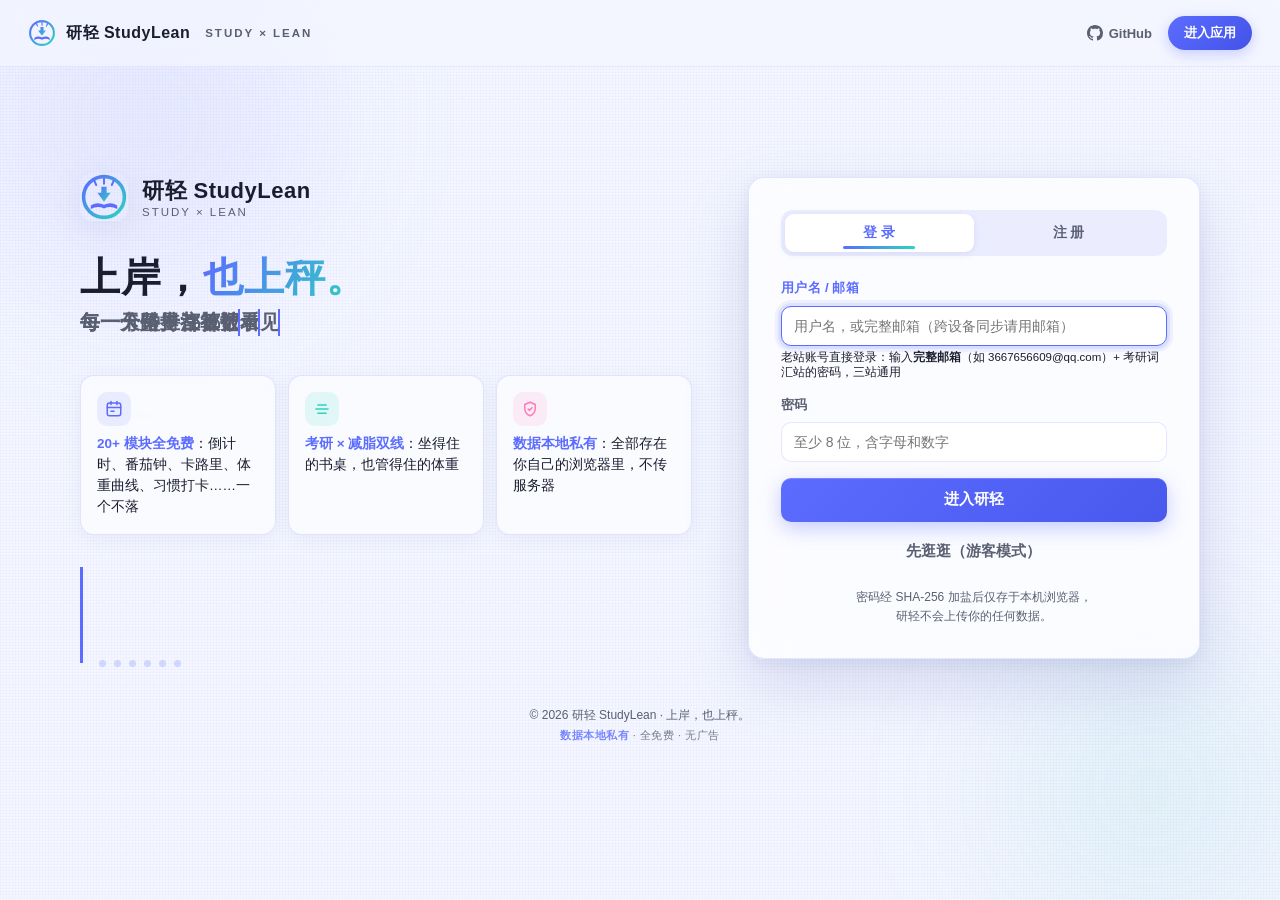
==== commit 044edcbb: "fix(login): 登录失败原因说清楚——老站账号须输完整邮箱+词汇站密码 - 输入框改'用户名/邮箱'并加老站账号登录提示（完整邮箱示例） - Invalid login credentials" ====
--- a/index.html
+++ b/index.html
@@ -565,9 +565,12 @@
 
       <form id="auth-form" novalidate>
         <div class="field">
-          <label for="f-name">用户名</label>
+          <label for="f-name">用户名 / 邮箱</label>
           <input id="f-name" name="name" type="text" autocomplete="username"
-                 placeholder="2-20 个字符" maxlength="20" required>
+                 placeholder="用户名，或完整邮箱（跨设备同步请用邮箱）" maxlength="40" required>
+          <p class="muted" style="font-size:11.5px;margin:4px 0 0;">
+            老站账号直接登录：输入<b>完整邮箱</b>（如 3667656609@qq.com）+ 考研词汇站的密码，三站通用
+          </p>
         </div>
         <div class="field">
           <label for="f-pass">密码</label>
